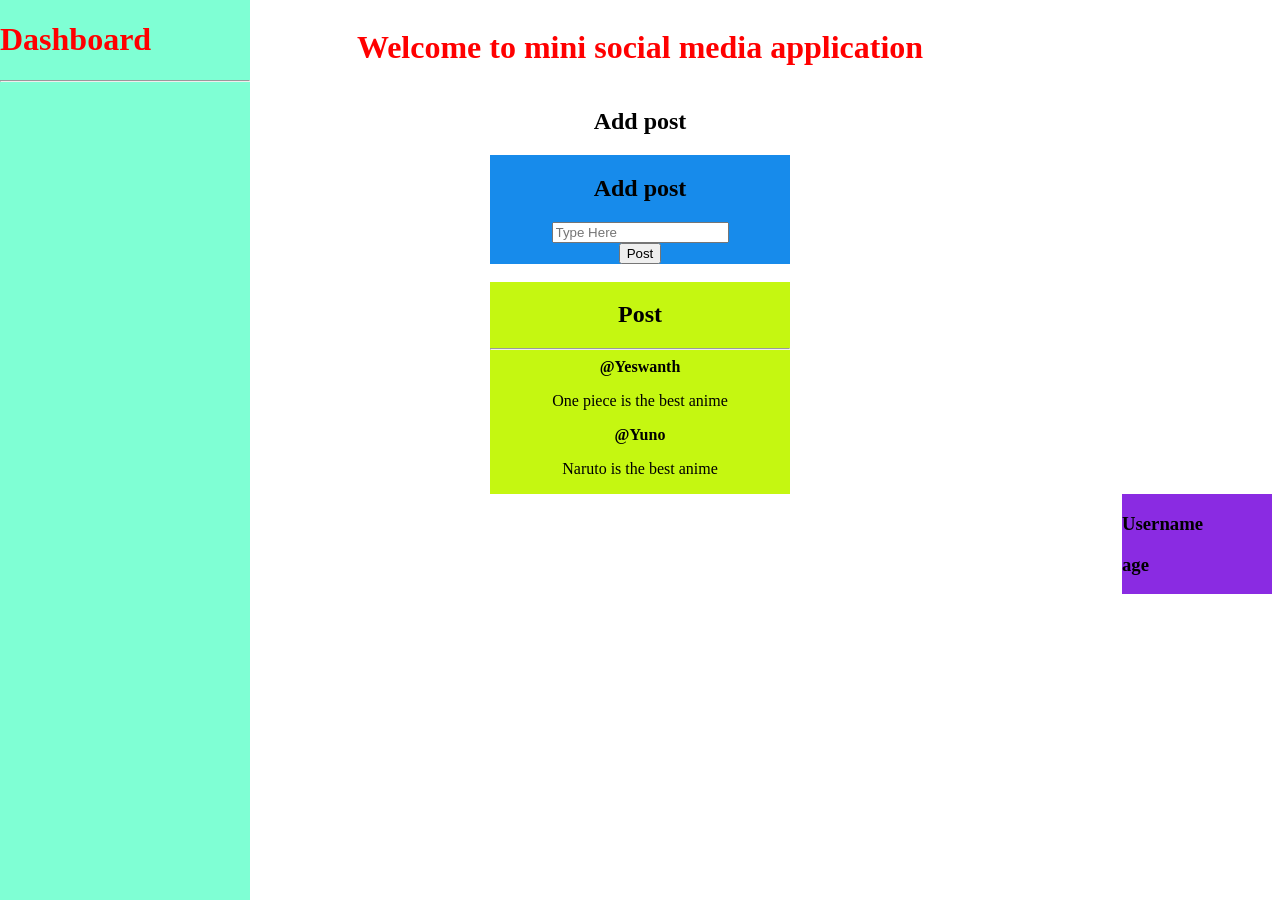
==== index.html @ 70387ccb "Add files via upload" ====
<!DOCTYPE html>
<html>
    <head>
        <title>Mini Social Media Application</title>
        <link rel="stylesheet" href="style.css">
    </head>
    <div class="dashboard">
        <h1>Dashboard</h1>
        <hr>
    </div>
    <body>
        <h1>Welcome to mini social media application</h1>
            <h2>Add post</h2>
            <div class="feed">
                <h2>Add post</h2>
                <input placeholder="Type Here">
                <button>Post</button>
            </div>
            <br>
            <div class="post">
                <h2>Post</h2>
                <hr>
                <strong>@Yeswanth</strong>
                <p>One piece is the best anime</p>
                <strong>@Yuno</strong>
                <p>Naruto is the best anime</p>
            </div>
            <div class="profile">
                <h3>Username</h3>
                <h3>age</h3>
            </div>
    </body>
</html>
---- style.css ----
body{
    display: flex;
    align-items: center;
    flex-direction: column;
    background-image: url(https://img.magnific.com/free-vector/blue-polygonal-shapes-background_1053-434.jpg?semt=ais_hybrid&w=740&q=80);
}
.feed{
    width:300px;
    background-color: rgb(23, 139, 235);
    display:flex;
    flex-direction: column;
    justify-content: center;
    align-items: center;
}
h1{
    color: red;
}
.post{
    width: 300px;
    background-color: rgb(197, 247, 17);
    inline-size: 300px;
    text-align: center;
}
.profile{
    background-color: blueviolet;
    width: 150px;
    align-items: center;
    align-self: last baseline;
}
.dashboard{
    position: fixed;
    top: 0;
    left: 0;
    width: 250px;
    height: 1000px;
    background-color: aquamarine;
    align-self: flex-start;
    flex-direction: column;

}
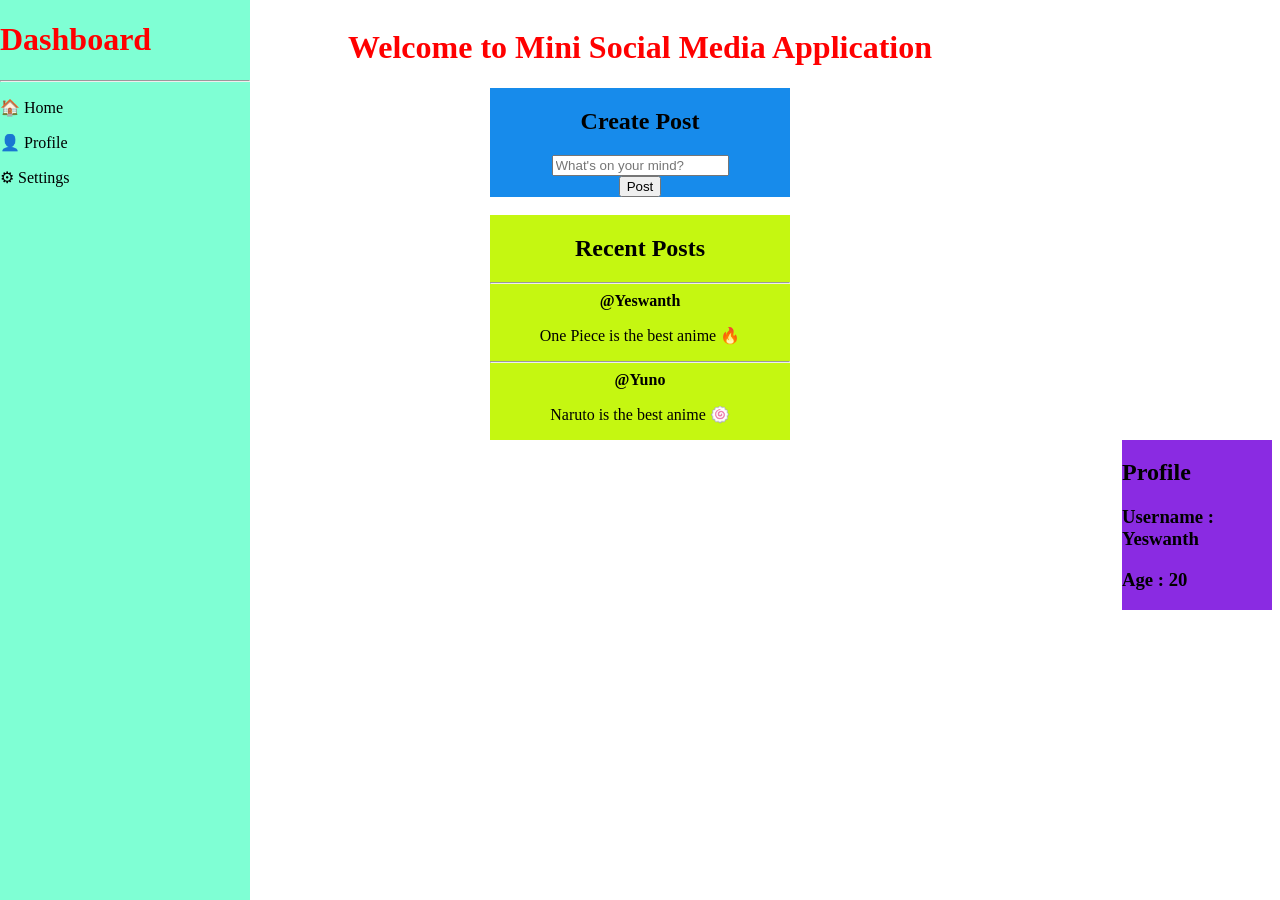
==== commit ddecbfc5: "html improved" ====
--- a/index.html
+++ b/index.html
@@ -1,33 +1,48 @@
 <!DOCTYPE html>
 <html>
-    <head>
-        <title>Mini Social Media Application</title>
-        <link rel="stylesheet" href="style.css">
-    </head>
+<head>
+    <title>Mini Social Media Application</title>
+    <link rel="stylesheet" href="style.css">
+</head>
+
+<body>
+
     <div class="dashboard">
         <h1>Dashboard</h1>
         <hr>
+        <p>🏠 Home</p>
+        <p>👤 Profile</p>
+        <p>⚙ Settings</p>
     </div>
-    <body>
-        <h1>Welcome to mini social media application</h1>
-            <h2>Add post</h2>
-            <div class="feed">
-                <h2>Add post</h2>
-                <input placeholder="Type Here">
-                <button>Post</button>
-            </div>
-            <br>
-            <div class="post">
-                <h2>Post</h2>
-                <hr>
-                <strong>@Yeswanth</strong>
-                <p>One piece is the best anime</p>
-                <strong>@Yuno</strong>
-                <p>Naruto is the best anime</p>
-            </div>
-            <div class="profile">
-                <h3>Username</h3>
-                <h3>age</h3>
-            </div>
-    </body>
+
+    <h1>Welcome to Mini Social Media Application</h1>
+
+    <div class="feed">
+        <h2>Create Post</h2>
+        <input type="text" placeholder="What's on your mind?">
+        <button>Post</button>
+    </div>
+
+    <br>
+
+    <div class="post">
+        <h2>Recent Posts</h2>
+        <hr>
+
+        <strong>@Yeswanth</strong>
+        <p>One Piece is the best anime 🔥</p>
+
+        <hr>
+
+        <strong>@Yuno</strong>
+        <p>Naruto is the best anime 🍥</p>
+    </div>
+
+    <div class="profile">
+        <h2>Profile</h2>
+        <h3>Username : Yeswanth</h3>
+        <h3>Age : 20</h3>
+    </div>
+
+</body>
 </html>
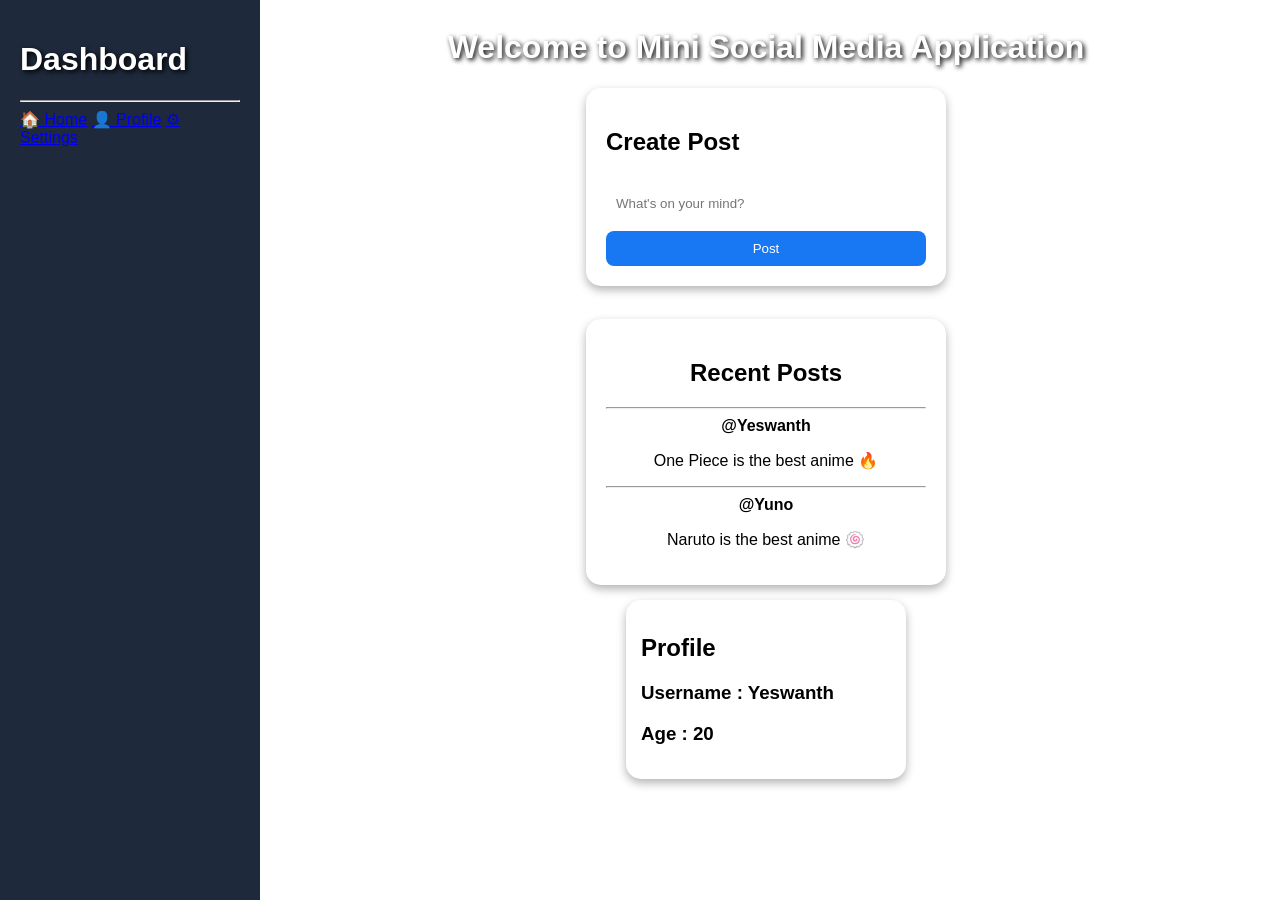
==== commit 904139fe: "Update index.html" ====
--- a/index.html
+++ b/index.html
@@ -7,13 +7,14 @@
 
 <body>
 
-    <div class="dashboard">
-        <h1>Dashboard</h1>
-        <hr>
-        <p>🏠 Home</p>
-        <p>👤 Profile</p>
-        <p>⚙ Settings</p>
-    </div>
+  <div class="dashboard">
+    <h1>Dashboard</h1>
+    <hr>
+
+    <a href="index.html">🏠 Home</a>
+    <a href="profile.html">👤 Profile</a>
+    <a href="settings.html">⚙ Settings</a>
+</div>
 
     <h1>Welcome to Mini Social Media Application</h1>
 
--- a/style.css
+++ b/style.css
@@ -1,40 +1,85 @@
 body{
-    display: flex;
-    align-items: center;
-    flex-direction: column;
-    background-image: url(https://img.magnific.com/free-vector/blue-polygonal-shapes-background_1053-434.jpg?semt=ais_hybrid&w=740&q=80);
+    display:flex;
+    flex-direction:column;
+    align-items:center;
+    margin-left:260px;
+    font-family:Arial, sans-serif;
+    background-image:url("https://img.magnific.com/free-vector/blue-polygonal-shapes-background_1053-434.jpg?semt=ais_hybrid&w=740&q=80");
+    background-size:cover;
 }
+
+h1{
+    color:white;
+    text-shadow:2px 2px 5px black;
+}
+
 .feed{
-    width:300px;
-    background-color: rgb(23, 139, 235);
+    width:320px;
+    padding:20px;
+    background:white;
+    border-radius:15px;
+    box-shadow:0 4px 10px rgba(0,0,0,0.3);
+
     display:flex;
-    flex-direction: column;
-    justify-content: center;
-    align-items: center;
+    flex-direction:column;
+    gap:10px;
 }
-h1{
-    color: red;
+
+.feed input{
+    padding:10px;
+    border-radius:8px;
+    border:none;
 }
+
+.feed button{
+    padding:10px;
+    border:none;
+    border-radius:8px;
+    background:#1877f2;
+    color:white;
+    cursor:pointer;
+}
+
+.feed button:hover{
+    background:#0d5fd8;
+}
+
 .post{
-    width: 300px;
-    background-color: rgb(197, 247, 17);
-    inline-size: 300px;
-    text-align: center;
+    width:320px;
+    padding:20px;
+    margin-top:15px;
+    background:white;
+    border-radius:15px;
+    text-align:center;
+    box-shadow:0 4px 10px rgba(0,0,0,0.3);
 }
+
 .profile{
-    background-color: blueviolet;
-    width: 150px;
-    align-items: center;
-    align-self: last baseline;
+    width:250px;
+    padding:15px;
+    margin-top:15px;
+    background:white;
+    border-radius:15px;
+    box-shadow:0 4px 10px rgba(0,0,0,0.3);
 }
+
 .dashboard{
-    position: fixed;
-    top: 0;
-    left: 0;
-    width: 250px;
-    height: 1000px;
-    background-color: aquamarine;
-    align-self: flex-start;
-    flex-direction: column;
+    position:fixed;
+    top:0;
+    left:0;
+    width:220px;
+    height:100vh;
+    background:#1e293b;
+    color:white;
+    padding:20px;
+}
 
-}+.dashboard p{
+    cursor:pointer;
+    padding:10px;
+    border-radius:8px;
+}
+
+.dashboard p:hover{
+    background:#334155;
+}
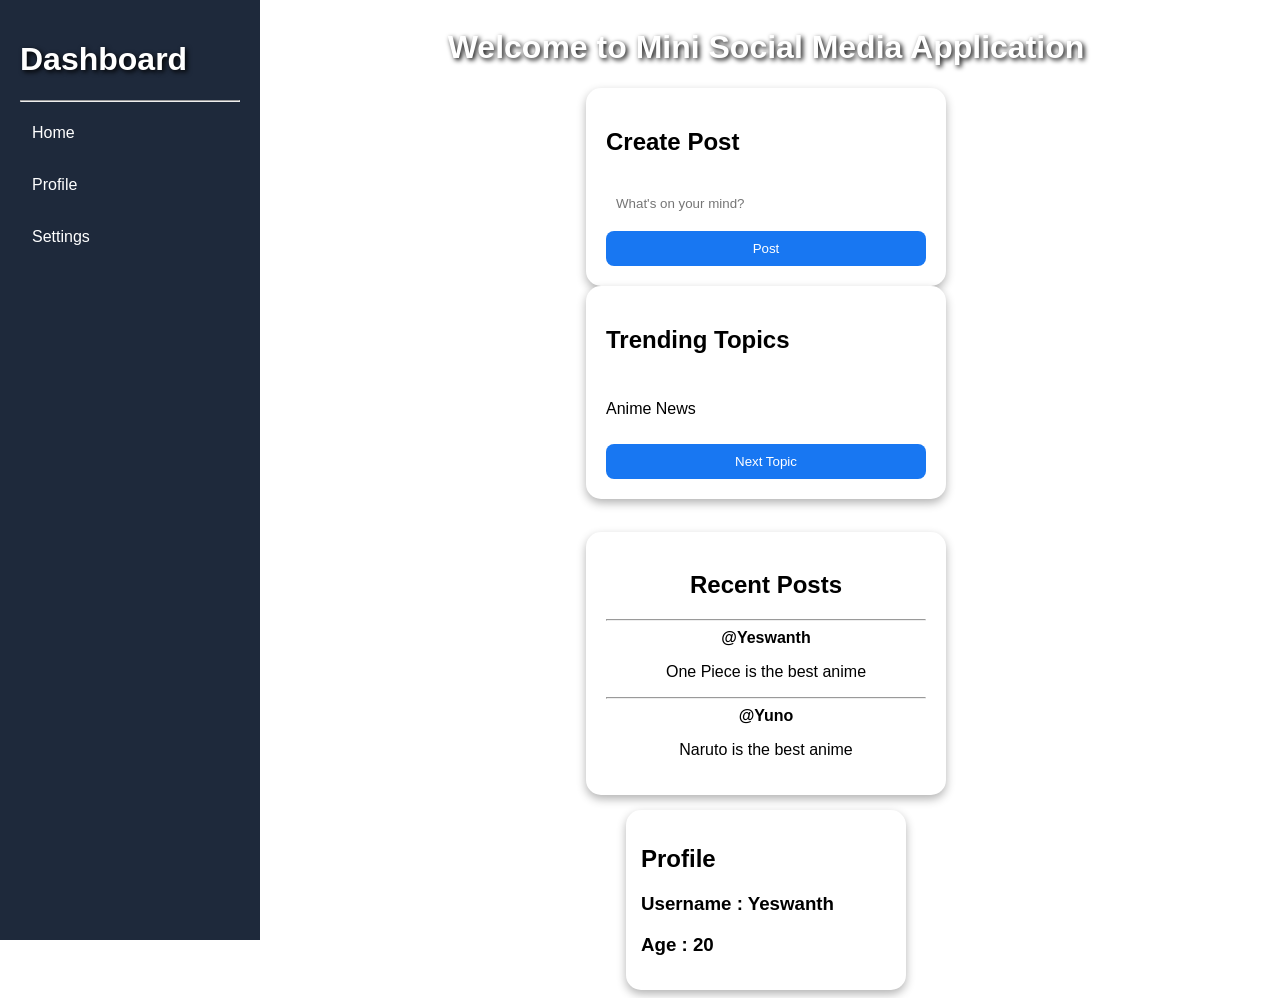
==== commit 973b40f3: "Update index.html" ====
--- a/index.html
+++ b/index.html
@@ -3,6 +3,7 @@
 <head>
     <title>Mini Social Media Application</title>
     <link rel="stylesheet" href="style.css">
+    <script src="app.js"></script>
 </head>
 
 <body>
@@ -11,19 +12,23 @@
     <h1>Dashboard</h1>
     <hr>
 
-    <a href="index.html">🏠 Home</a>
-    <a href="profile.html">👤 Profile</a>
-    <a href="settings.html">⚙ Settings</a>
+    <a href="index.html">Home</a>
+    <a href="profile.html">Profile</a>
+    <a href="settings.html">Settings</a>
 </div>
 
     <h1>Welcome to Mini Social Media Application</h1>
 
     <div class="feed">
         <h2>Create Post</h2>
-        <input type="text" placeholder="What's on your mind?">
+        <input type="text" id="post-input" placeholder="What's on your mind?">
         <button>Post</button>
     </div>
-
+<div class="feed">
+    <h2>Trending Topics</h2>
+    <p id="slider">Anime News</p> 
+    <button onclick="nextSlide()">Next Topic</button>
+</div>
     <br>
 
     <div class="post">
@@ -31,12 +36,12 @@
         <hr>
 
         <strong>@Yeswanth</strong>
-        <p>One Piece is the best anime 🔥</p>
+        <p>One Piece is the best anime</p>
 
         <hr>
 
         <strong>@Yuno</strong>
-        <p>Naruto is the best anime 🍥</p>
+        <p>Naruto is the best anime</p>
     </div>
 
     <div class="profile">
--- a/style.css
+++ b/style.css
@@ -83,3 +83,47 @@
 .dashboard p:hover{
     background:#334155;
 }
+.dashboard a{
+    display:block;
+    color:white;
+    text-decoration:none;
+    padding:12px;
+    margin:10px 0;
+    border-radius:8px;
+}
+
+.dashboard a:hover{
+    background:#334155;
+}
+.profile-card{
+    background:white;
+    width:350px;
+    padding:20px;
+    border-radius:15px;
+    text-align:center;
+    box-shadow:0px 4px 10px rgba(0,0,0,0.3);
+}
+.settings-card{
+    background:white;
+    width:350px;
+    padding:20px;
+    border-radius:15px;
+    box-shadow:0px 4px 10px rgba(0,0,0,0.3);
+}
+
+.settings-card input{
+    width:100%;
+    padding:10px;
+    border-radius:8px;
+    border:1px solid gray;
+}
+
+.settings-card button{
+    width:100%;
+    padding:10px;
+    border:none;
+    border-radius:8px;
+    background:#1877f2;
+    color:white;
+    cursor:pointer;
+}
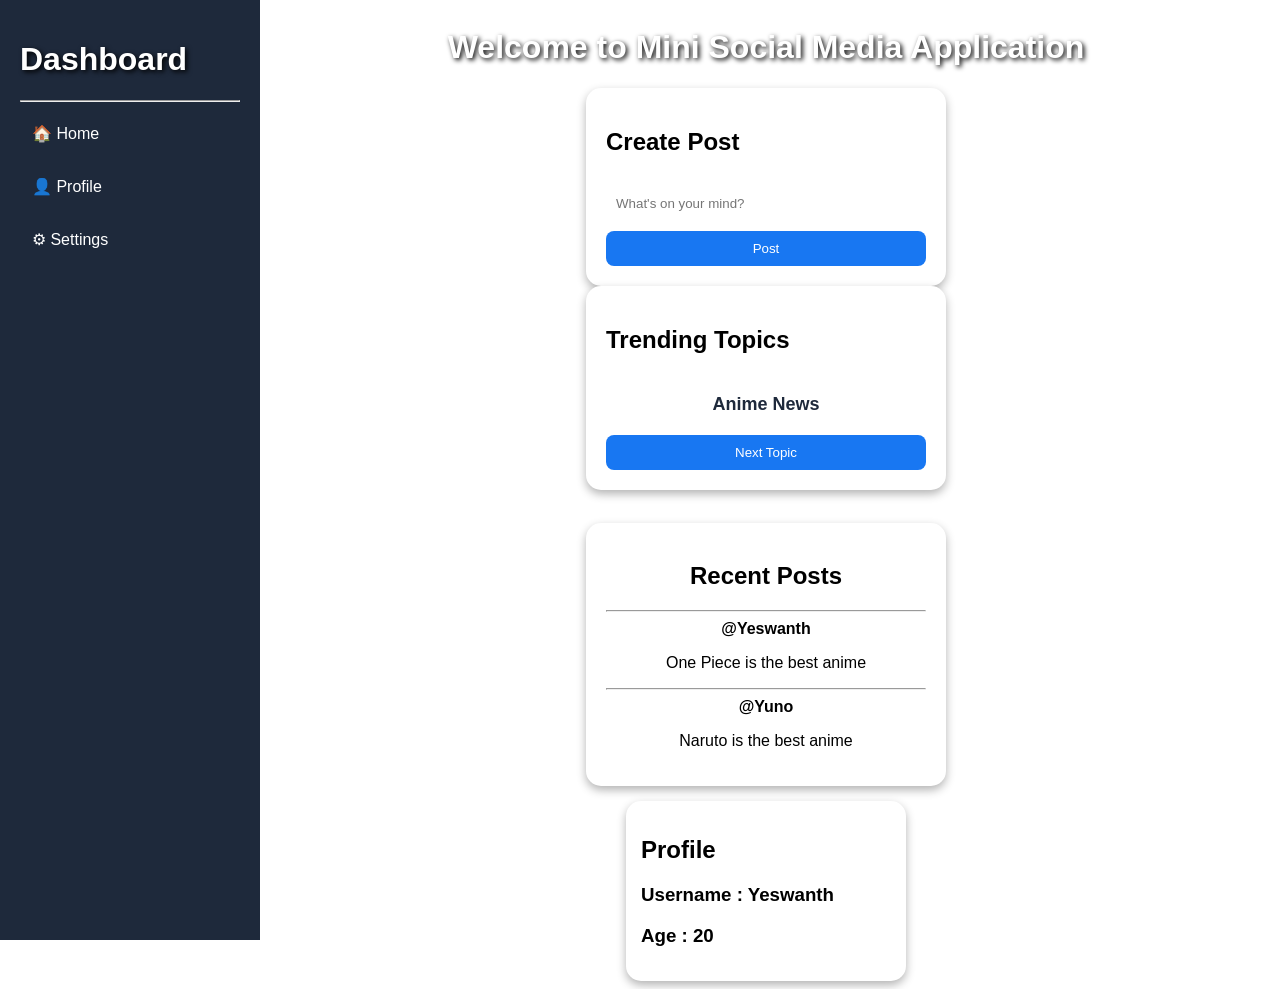
==== commit 1146a021: "Update index.html" ====
--- a/index.html
+++ b/index.html
@@ -12,9 +12,9 @@
     <h1>Dashboard</h1>
     <hr>
 
-    <a href="index.html">Home</a>
-    <a href="profile.html">Profile</a>
-    <a href="settings.html">Settings</a>
+    <a href="index.html">🏠 Home</a>
+    <a href="profile.html">👤 Profile</a>
+    <a href="settings.html">⚙ Settings</a>
 </div>
 
     <h1>Welcome to Mini Social Media Application</h1>
--- a/style.css
+++ b/style.css
@@ -127,3 +127,14 @@
     color:white;
     cursor:pointer;
 }
+#slider {
+    font-size: 18px;
+    font-weight: bold;
+    color: #1e293b;
+    margin: 10px 0;
+    text-align: center;
+}
+.error-input {
+    border: 2px solid #ef4444 !important;
+    background-color: #fef2f2;
+}
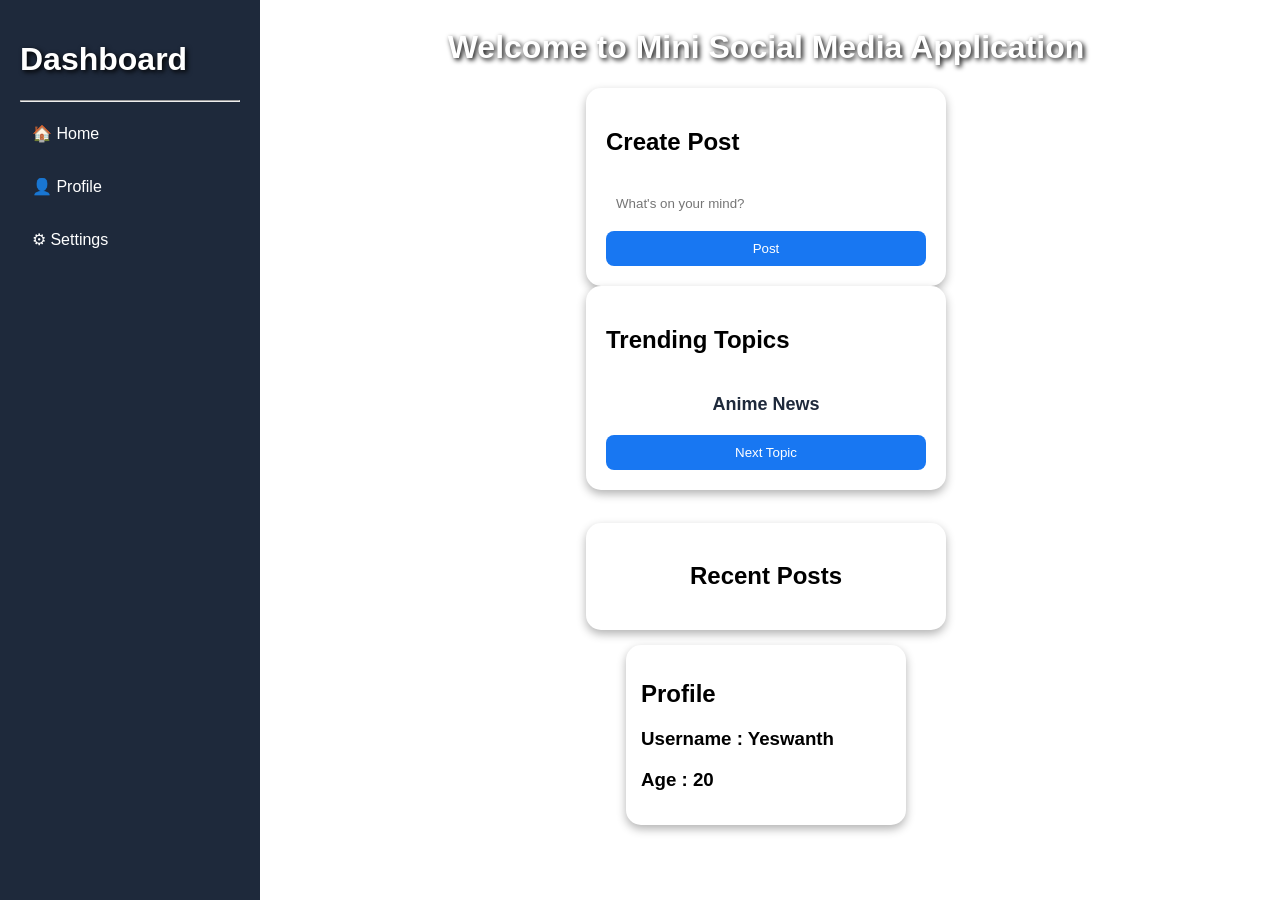
==== commit 6a5d6255: "Update index.html" ====
--- a/index.html
+++ b/index.html
@@ -33,15 +33,7 @@
 
     <div class="post">
         <h2>Recent Posts</h2>
-        <hr>
-
-        <strong>@Yeswanth</strong>
-        <p>One Piece is the best anime</p>
-
-        <hr>
-
-        <strong>@Yuno</strong>
-        <p>Naruto is the best anime</p>
+        
     </div>
 
     <div class="profile">
